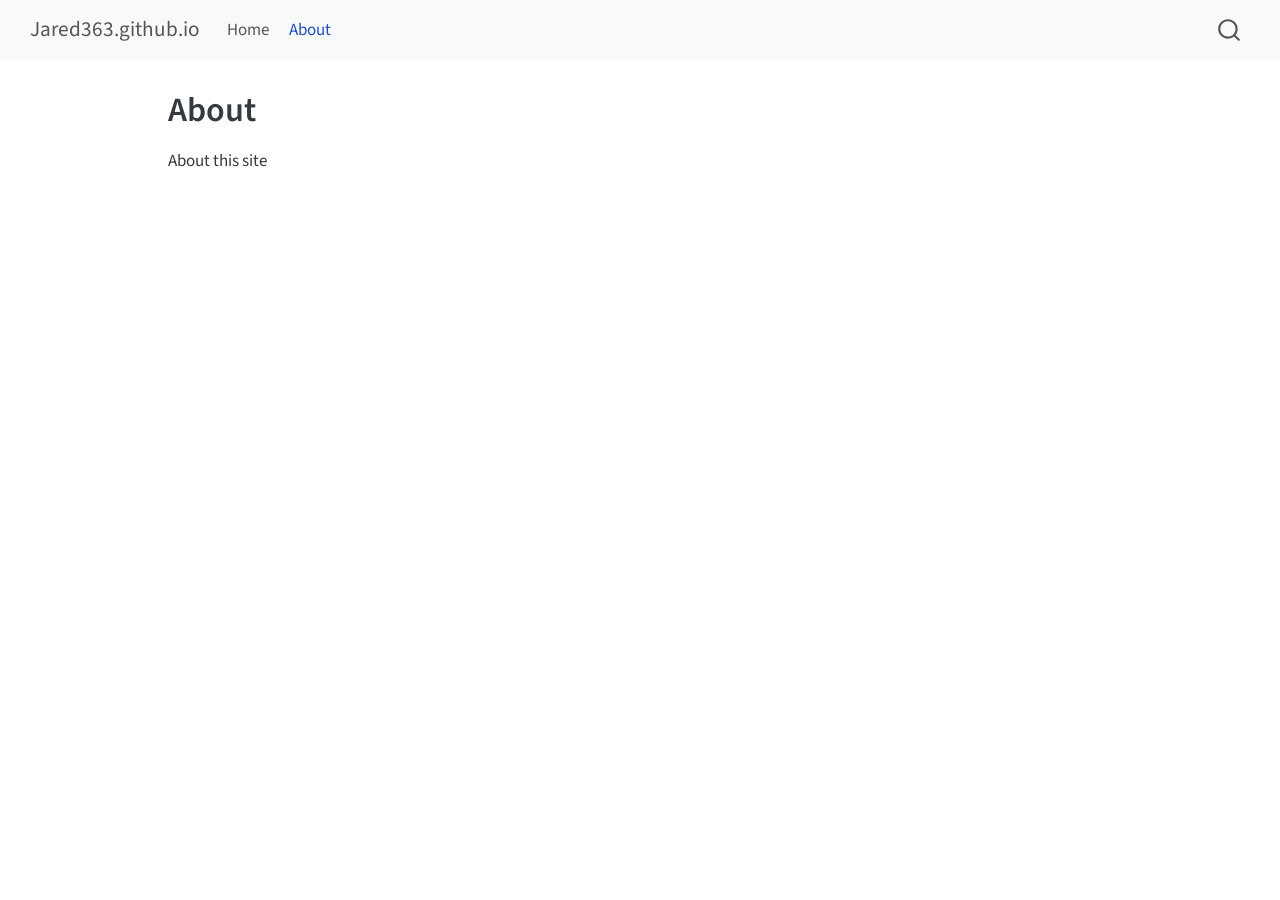
==== docs/about.html @ 11577789 "initialized the website. edited _quarto.yml so that outputs go to docs" ====
<!DOCTYPE html>
<html xmlns="http://www.w3.org/1999/xhtml" lang="en" xml:lang="en"><head>

<meta charset="utf-8">
<meta name="generator" content="quarto-1.4.555">

<meta name="viewport" content="width=device-width, initial-scale=1.0, user-scalable=yes">


<title>Jared363.github.io - About</title>
<style>
code{white-space: pre-wrap;}
span.smallcaps{font-variant: small-caps;}
div.columns{display: flex; gap: min(4vw, 1.5em);}
div.column{flex: auto; overflow-x: auto;}
div.hanging-indent{margin-left: 1.5em; text-indent: -1.5em;}
ul.task-list{list-style: none;}
ul.task-list li input[type="checkbox"] {
  width: 0.8em;
  margin: 0 0.8em 0.2em -1em; /* quarto-specific, see https://github.com/quarto-dev/quarto-cli/issues/4556 */ 
  vertical-align: middle;
}
</style>


<script src="site_libs/quarto-nav/quarto-nav.js"></script>
<script src="site_libs/quarto-nav/headroom.min.js"></script>
<script src="site_libs/clipboard/clipboard.min.js"></script>
<script src="site_libs/quarto-search/autocomplete.umd.js"></script>
<script src="site_libs/quarto-search/fuse.min.js"></script>
<script src="site_libs/quarto-search/quarto-search.js"></script>
<meta name="quarto:offset" content="./">
<script src="site_libs/quarto-html/quarto.js"></script>
<script src="site_libs/quarto-html/popper.min.js"></script>
<script src="site_libs/quarto-html/tippy.umd.min.js"></script>
<script src="site_libs/quarto-html/anchor.min.js"></script>
<link href="site_libs/quarto-html/tippy.css" rel="stylesheet">
<link href="site_libs/quarto-html/quarto-syntax-highlighting.css" rel="stylesheet" id="quarto-text-highlighting-styles">
<script src="site_libs/bootstrap/bootstrap.min.js"></script>
<link href="site_libs/bootstrap/bootstrap-icons.css" rel="stylesheet">
<link href="site_libs/bootstrap/bootstrap.min.css" rel="stylesheet" id="quarto-bootstrap" data-mode="light">
<script id="quarto-search-options" type="application/json">{
  "location": "navbar",
  "copy-button": false,
  "collapse-after": 3,
  "panel-placement": "end",
  "type": "overlay",
  "limit": 50,
  "keyboard-shortcut": [
    "f",
    "/",
    "s"
  ],
  "show-item-context": false,
  "language": {
    "search-no-results-text": "No results",
    "search-matching-documents-text": "matching documents",
    "search-copy-link-title": "Copy link to search",
    "search-hide-matches-text": "Hide additional matches",
    "search-more-match-text": "more match in this document",
    "search-more-matches-text": "more matches in this document",
    "search-clear-button-title": "Clear",
    "search-text-placeholder": "",
    "search-detached-cancel-button-title": "Cancel",
    "search-submit-button-title": "Submit",
    "search-label": "Search"
  }
}</script>


<link rel="stylesheet" href="styles.css">
</head>

<body class="nav-fixed">

<div id="quarto-search-results"></div>
  <header id="quarto-header" class="headroom fixed-top">
    <nav class="navbar navbar-expand-lg " data-bs-theme="dark">
      <div class="navbar-container container-fluid">
      <div class="navbar-brand-container mx-auto">
    <a class="navbar-brand" href="./index.html">
    <span class="navbar-title">Jared363.github.io</span>
    </a>
  </div>
            <div id="quarto-search" class="" title="Search"></div>
          <button class="navbar-toggler" type="button" data-bs-toggle="collapse" data-bs-target="#navbarCollapse" aria-controls="navbarCollapse" aria-expanded="false" aria-label="Toggle navigation" onclick="if (window.quartoToggleHeadroom) { window.quartoToggleHeadroom(); }">
  <span class="navbar-toggler-icon"></span>
</button>
          <div class="collapse navbar-collapse" id="navbarCollapse">
            <ul class="navbar-nav navbar-nav-scroll me-auto">
  <li class="nav-item">
    <a class="nav-link" href="./index.html"> 
<span class="menu-text">Home</span></a>
  </li>  
  <li class="nav-item">
    <a class="nav-link active" href="./about.html" aria-current="page"> 
<span class="menu-text">About</span></a>
  </li>  
</ul>
          </div> <!-- /navcollapse -->
          <div class="quarto-navbar-tools">
</div>
      </div> <!-- /container-fluid -->
    </nav>
</header>
<!-- content -->
<div id="quarto-content" class="quarto-container page-columns page-rows-contents page-layout-article page-navbar">
<!-- sidebar -->
<!-- margin-sidebar -->
    <div id="quarto-margin-sidebar" class="sidebar margin-sidebar">
        
    </div>
<!-- main -->
<main class="content" id="quarto-document-content">

<header id="title-block-header" class="quarto-title-block default">
<div class="quarto-title">
<h1 class="title">About</h1>
</div>



<div class="quarto-title-meta">

    
  
    
  </div>
  


</header>


<p>About this site</p>



</main> <!-- /main -->
<script id="quarto-html-after-body" type="application/javascript">
window.document.addEventListener("DOMContentLoaded", function (event) {
  const toggleBodyColorMode = (bsSheetEl) => {
    const mode = bsSheetEl.getAttribute("data-mode");
    const bodyEl = window.document.querySelector("body");
    if (mode === "dark") {
      bodyEl.classList.add("quarto-dark");
      bodyEl.classList.remove("quarto-light");
    } else {
      bodyEl.classList.add("quarto-light");
      bodyEl.classList.remove("quarto-dark");
    }
  }
  const toggleBodyColorPrimary = () => {
    const bsSheetEl = window.document.querySelector("link#quarto-bootstrap");
    if (bsSheetEl) {
      toggleBodyColorMode(bsSheetEl);
    }
  }
  toggleBodyColorPrimary();  
  const icon = "";
  const anchorJS = new window.AnchorJS();
  anchorJS.options = {
    placement: 'right',
    icon: icon
  };
  anchorJS.add('.anchored');
  const isCodeAnnotation = (el) => {
    for (const clz of el.classList) {
      if (clz.startsWith('code-annotation-')) {                     
        return true;
      }
    }
    return false;
  }
  const clipboard = new window.ClipboardJS('.code-copy-button', {
    text: function(trigger) {
      const codeEl = trigger.previousElementSibling.cloneNode(true);
      for (const childEl of codeEl.children) {
        if (isCodeAnnotation(childEl)) {
          childEl.remove();
        }
      }
      return codeEl.innerText;
    }
  });
  clipboard.on('success', function(e) {
    // button target
    const button = e.trigger;
    // don't keep focus
    button.blur();
    // flash "checked"
    button.classList.add('code-copy-button-checked');
    var currentTitle = button.getAttribute("title");
    button.setAttribute("title", "Copied!");
    let tooltip;
    if (window.bootstrap) {
      button.setAttribute("data-bs-toggle", "tooltip");
      button.setAttribute("data-bs-placement", "left");
      button.setAttribute("data-bs-title", "Copied!");
      tooltip = new bootstrap.Tooltip(button, 
        { trigger: "manual", 
          customClass: "code-copy-button-tooltip",
          offset: [0, -8]});
      tooltip.show();    
    }
    setTimeout(function() {
      if (tooltip) {
        tooltip.hide();
        button.removeAttribute("data-bs-title");
        button.removeAttribute("data-bs-toggle");
        button.removeAttribute("data-bs-placement");
      }
      button.setAttribute("title", currentTitle);
      button.classList.remove('code-copy-button-checked');
    }, 1000);
    // clear code selection
    e.clearSelection();
  });
    var localhostRegex = new RegExp(/^(?:http|https):\/\/localhost\:?[0-9]*\//);
    var mailtoRegex = new RegExp(/^mailto:/);
      var filterRegex = new RegExp('/' + window.location.host + '/');
    var isInternal = (href) => {
        return filterRegex.test(href) || localhostRegex.test(href) || mailtoRegex.test(href);
    }
    // Inspect non-navigation links and adorn them if external
 	var links = window.document.querySelectorAll('a[href]:not(.nav-link):not(.navbar-brand):not(.toc-action):not(.sidebar-link):not(.sidebar-item-toggle):not(.pagination-link):not(.no-external):not([aria-hidden]):not(.dropdown-item):not(.quarto-navigation-tool)');
    for (var i=0; i<links.length; i++) {
      const link = links[i];
      if (!isInternal(link.href)) {
        // undo the damage that might have been done by quarto-nav.js in the case of
        // links that we want to consider external
        if (link.dataset.originalHref !== undefined) {
          link.href = link.dataset.originalHref;
        }
      }
    }
  function tippyHover(el, contentFn, onTriggerFn, onUntriggerFn) {
    const config = {
      allowHTML: true,
      maxWidth: 500,
      delay: 100,
      arrow: false,
      appendTo: function(el) {
          return el.parentElement;
      },
      interactive: true,
      interactiveBorder: 10,
      theme: 'quarto',
      placement: 'bottom-start',
    };
    if (contentFn) {
      config.content = contentFn;
    }
    if (onTriggerFn) {
      config.onTrigger = onTriggerFn;
    }
    if (onUntriggerFn) {
      config.onUntrigger = onUntriggerFn;
    }
    window.tippy(el, config); 
  }
  const noterefs = window.document.querySelectorAll('a[role="doc-noteref"]');
  for (var i=0; i<noterefs.length; i++) {
    const ref = noterefs[i];
    tippyHover(ref, function() {
      // use id or data attribute instead here
      let href = ref.getAttribute('data-footnote-href') || ref.getAttribute('href');
      try { href = new URL(href).hash; } catch {}
      const id = href.replace(/^#\/?/, "");
      const note = window.document.getElementById(id);
      if (note) {
        return note.innerHTML;
      } else {
        return "";
      }
    });
  }
  const xrefs = window.document.querySelectorAll('a.quarto-xref');
  const processXRef = (id, note) => {
    // Strip column container classes
    const stripColumnClz = (el) => {
      el.classList.remove("page-full", "page-columns");
      if (el.children) {
        for (const child of el.children) {
          stripColumnClz(child);
        }
      }
    }
    stripColumnClz(note)
    if (id === null || id.startsWith('sec-')) {
      // Special case sections, only their first couple elements
      const container = document.createElement("div");
      if (note.children && note.children.length > 2) {
        container.appendChild(note.children[0].cloneNode(true));
        for (let i = 1; i < note.children.length; i++) {
          const child = note.children[i];
          if (child.tagName === "P" && child.innerText === "") {
            continue;
          } else {
            container.appendChild(child.cloneNode(true));
            break;
          }
        }
        if (window.Quarto?.typesetMath) {
          window.Quarto.typesetMath(container);
        }
        return container.innerHTML
      } else {
        if (window.Quarto?.typesetMath) {
          window.Quarto.typesetMath(note);
        }
        return note.innerHTML;
      }
    } else {
      // Remove any anchor links if they are present
      const anchorLink = note.querySelector('a.anchorjs-link');
      if (anchorLink) {
        anchorLink.remove();
      }
      if (window.Quarto?.typesetMath) {
        window.Quarto.typesetMath(note);
      }
      // TODO in 1.5, we should make sure this works without a callout special case
      if (note.classList.contains("callout")) {
        return note.outerHTML;
      } else {
        return note.innerHTML;
      }
    }
  }
  for (var i=0; i<xrefs.length; i++) {
    const xref = xrefs[i];
    tippyHover(xref, undefined, function(instance) {
      instance.disable();
      let url = xref.getAttribute('href');
      let hash = undefined; 
      if (url.startsWith('#')) {
        hash = url;
      } else {
        try { hash = new URL(url).hash; } catch {}
      }
      if (hash) {
        const id = hash.replace(/^#\/?/, "");
        const note = window.document.getElementById(id);
        if (note !== null) {
          try {
            const html = processXRef(id, note.cloneNode(true));
            instance.setContent(html);
          } finally {
            instance.enable();
            instance.show();
          }
        } else {
          // See if we can fetch this
          fetch(url.split('#')[0])
          .then(res => res.text())
          .then(html => {
            const parser = new DOMParser();
            const htmlDoc = parser.parseFromString(html, "text/html");
            const note = htmlDoc.getElementById(id);
            if (note !== null) {
              const html = processXRef(id, note);
              instance.setContent(html);
            } 
          }).finally(() => {
            instance.enable();
            instance.show();
          });
        }
      } else {
        // See if we can fetch a full url (with no hash to target)
        // This is a special case and we should probably do some content thinning / targeting
        fetch(url)
        .then(res => res.text())
        .then(html => {
          const parser = new DOMParser();
          const htmlDoc = parser.parseFromString(html, "text/html");
          const note = htmlDoc.querySelector('main.content');
          if (note !== null) {
            // This should only happen for chapter cross references
            // (since there is no id in the URL)
            // remove the first header
            if (note.children.length > 0 && note.children[0].tagName === "HEADER") {
              note.children[0].remove();
            }
            const html = processXRef(null, note);
            instance.setContent(html);
          } 
        }).finally(() => {
          instance.enable();
          instance.show();
        });
      }
    }, function(instance) {
    });
  }
      let selectedAnnoteEl;
      const selectorForAnnotation = ( cell, annotation) => {
        let cellAttr = 'data-code-cell="' + cell + '"';
        let lineAttr = 'data-code-annotation="' +  annotation + '"';
        const selector = 'span[' + cellAttr + '][' + lineAttr + ']';
        return selector;
      }
      const selectCodeLines = (annoteEl) => {
        const doc = window.document;
        const targetCell = annoteEl.getAttribute("data-target-cell");
        const targetAnnotation = annoteEl.getAttribute("data-target-annotation");
        const annoteSpan = window.document.querySelector(selectorForAnnotation(targetCell, targetAnnotation));
        const lines = annoteSpan.getAttribute("data-code-lines").split(",");
        const lineIds = lines.map((line) => {
          return targetCell + "-" + line;
        })
        let top = null;
        let height = null;
        let parent = null;
        if (lineIds.length > 0) {
            //compute the position of the single el (top and bottom and make a div)
            const el = window.document.getElementById(lineIds[0]);
            top = el.offsetTop;
            height = el.offsetHeight;
            parent = el.parentElement.parentElement;
          if (lineIds.length > 1) {
            const lastEl = window.document.getElementById(lineIds[lineIds.length - 1]);
            const bottom = lastEl.offsetTop + lastEl.offsetHeight;
            height = bottom - top;
          }
          if (top !== null && height !== null && parent !== null) {
            // cook up a div (if necessary) and position it 
            let div = window.document.getElementById("code-annotation-line-highlight");
            if (div === null) {
              div = window.document.createElement("div");
              div.setAttribute("id", "code-annotation-line-highlight");
              div.style.position = 'absolute';
              parent.appendChild(div);
            }
            div.style.top = top - 2 + "px";
            div.style.height = height + 4 + "px";
            div.style.left = 0;
            let gutterDiv = window.document.getElementById("code-annotation-line-highlight-gutter");
            if (gutterDiv === null) {
              gutterDiv = window.document.createElement("div");
              gutterDiv.setAttribute("id", "code-annotation-line-highlight-gutter");
              gutterDiv.style.position = 'absolute';
              const codeCell = window.document.getElementById(targetCell);
              const gutter = codeCell.querySelector('.code-annotation-gutter');
              gutter.appendChild(gutterDiv);
            }
            gutterDiv.style.top = top - 2 + "px";
            gutterDiv.style.height = height + 4 + "px";
          }
          selectedAnnoteEl = annoteEl;
        }
      };
      const unselectCodeLines = () => {
        const elementsIds = ["code-annotation-line-highlight", "code-annotation-line-highlight-gutter"];
        elementsIds.forEach((elId) => {
          const div = window.document.getElementById(elId);
          if (div) {
            div.remove();
          }
        });
        selectedAnnoteEl = undefined;
      };
        // Handle positioning of the toggle
    window.addEventListener(
      "resize",
      throttle(() => {
        elRect = undefined;
        if (selectedAnnoteEl) {
          selectCodeLines(selectedAnnoteEl);
        }
      }, 10)
    );
    function throttle(fn, ms) {
    let throttle = false;
    let timer;
      return (...args) => {
        if(!throttle) { // first call gets through
            fn.apply(this, args);
            throttle = true;
        } else { // all the others get throttled
            if(timer) clearTimeout(timer); // cancel #2
            timer = setTimeout(() => {
              fn.apply(this, args);
              timer = throttle = false;
            }, ms);
        }
      };
    }
      // Attach click handler to the DT
      const annoteDls = window.document.querySelectorAll('dt[data-target-cell]');
      for (const annoteDlNode of annoteDls) {
        annoteDlNode.addEventListener('click', (event) => {
          const clickedEl = event.target;
          if (clickedEl !== selectedAnnoteEl) {
            unselectCodeLines();
            const activeEl = window.document.querySelector('dt[data-target-cell].code-annotation-active');
            if (activeEl) {
              activeEl.classList.remove('code-annotation-active');
            }
            selectCodeLines(clickedEl);
            clickedEl.classList.add('code-annotation-active');
          } else {
            // Unselect the line
            unselectCodeLines();
            clickedEl.classList.remove('code-annotation-active');
          }
        });
      }
  const findCites = (el) => {
    const parentEl = el.parentElement;
    if (parentEl) {
      const cites = parentEl.dataset.cites;
      if (cites) {
        return {
          el,
          cites: cites.split(' ')
        };
      } else {
        return findCites(el.parentElement)
      }
    } else {
      return undefined;
    }
  };
  var bibliorefs = window.document.querySelectorAll('a[role="doc-biblioref"]');
  for (var i=0; i<bibliorefs.length; i++) {
    const ref = bibliorefs[i];
    const citeInfo = findCites(ref);
    if (citeInfo) {
      tippyHover(citeInfo.el, function() {
        var popup = window.document.createElement('div');
        citeInfo.cites.forEach(function(cite) {
          var citeDiv = window.document.createElement('div');
          citeDiv.classList.add('hanging-indent');
          citeDiv.classList.add('csl-entry');
          var biblioDiv = window.document.getElementById('ref-' + cite);
          if (biblioDiv) {
            citeDiv.innerHTML = biblioDiv.innerHTML;
          }
          popup.appendChild(citeDiv);
        });
        return popup.innerHTML;
      });
    }
  }
});
</script>
</div> <!-- /content -->




</body></html>
---- docs/site_libs/quarto-html/tippy.css ----
.tippy-box[data-animation=fade][data-state=hidden]{opacity:0}[data-tippy-root]{max-width:calc(100vw - 10px)}.tippy-box{position:relative;background-color:#333;color:#fff;border-radius:4px;font-size:14px;line-height:1.4;white-space:normal;outline:0;transition-property:transform,visibility,opacity}.tippy-box[data-placement^=top]>.tippy-arrow{bottom:0}.tippy-box[data-placement^=top]>.tippy-arrow:before{bottom:-7px;left:0;border-width:8px 8px 0;border-top-color:initial;transform-origin:center top}.tippy-box[data-placement^=bottom]>.tippy-arrow{top:0}.tippy-box[data-placement^=bottom]>.tippy-arrow:before{top:-7px;left:0;border-width:0 8px 8px;border-bottom-color:initial;transform-origin:center bottom}.tippy-box[data-placement^=left]>.tippy-arrow{right:0}.tippy-box[data-placement^=left]>.tippy-arrow:before{border-width:8px 0 8px 8px;border-left-color:initial;right:-7px;transform-origin:center left}.tippy-box[data-placement^=right]>.tippy-arrow{left:0}.tippy-box[data-placement^=right]>.tippy-arrow:before{left:-7px;border-width:8px 8px 8px 0;border-right-color:initial;transform-origin:center right}.tippy-box[data-inertia][data-state=visible]{transition-timing-function:cubic-bezier(.54,1.5,.38,1.11)}.tippy-arrow{width:16px;height:16px;color:#333}.tippy-arrow:before{content:"";position:absolute;border-color:transparent;border-style:solid}.tippy-content{position:relative;padding:5px 9px;z-index:1}
---- docs/site_libs/quarto-html/quarto-syntax-highlighting.css ----
/* quarto syntax highlight colors */
:root {
  --quarto-hl-ot-color: #003B4F;
  --quarto-hl-at-color: #657422;
  --quarto-hl-ss-color: #20794D;
  --quarto-hl-an-color: #5E5E5E;
  --quarto-hl-fu-color: #4758AB;
  --quarto-hl-st-color: #20794D;
  --quarto-hl-cf-color: #003B4F;
  --quarto-hl-op-color: #5E5E5E;
  --quarto-hl-er-color: #AD0000;
  --quarto-hl-bn-color: #AD0000;
  --quarto-hl-al-color: #AD0000;
  --quarto-hl-va-color: #111111;
  --quarto-hl-bu-color: inherit;
  --quarto-hl-ex-color: inherit;
  --quarto-hl-pp-color: #AD0000;
  --quarto-hl-in-color: #5E5E5E;
  --quarto-hl-vs-color: #20794D;
  --quarto-hl-wa-color: #5E5E5E;
  --quarto-hl-do-color: #5E5E5E;
  --quarto-hl-im-color: #00769E;
  --quarto-hl-ch-color: #20794D;
  --quarto-hl-dt-color: #AD0000;
  --quarto-hl-fl-color: #AD0000;
  --quarto-hl-co-color: #5E5E5E;
  --quarto-hl-cv-color: #5E5E5E;
  --quarto-hl-cn-color: #8f5902;
  --quarto-hl-sc-color: #5E5E5E;
  --quarto-hl-dv-color: #AD0000;
  --quarto-hl-kw-color: #003B4F;
}

/* other quarto variables */
:root {
  --quarto-font-monospace: SFMono-Regular, Menlo, Monaco, Consolas, "Liberation Mono", "Courier New", monospace;
}

pre > code.sourceCode > span {
  color: #003B4F;
}

code span {
  color: #003B4F;
}

code.sourceCode > span {
  color: #003B4F;
}

div.sourceCode,
div.sourceCode pre.sourceCode {
  color: #003B4F;
}

code span.ot {
  color: #003B4F;
  font-style: inherit;
}

code span.at {
  color: #657422;
  font-style: inherit;
}

code span.ss {
  color: #20794D;
  font-style: inherit;
}

code span.an {
  color: #5E5E5E;
  font-style: inherit;
}

code span.fu {
  color: #4758AB;
  font-style: inherit;
}

code span.st {
  color: #20794D;
  font-style: inherit;
}

code span.cf {
  color: #003B4F;
  font-style: inherit;
}

code span.op {
  color: #5E5E5E;
  font-style: inherit;
}

code span.er {
  color: #AD0000;
  font-style: inherit;
}

code span.bn {
  color: #AD0000;
  font-style: inherit;
}

code span.al {
  color: #AD0000;
  font-style: inherit;
}

code span.va {
  color: #111111;
  font-style: inherit;
}

code span.bu {
  font-style: inherit;
}

code span.ex {
  font-style: inherit;
}

code span.pp {
  color: #AD0000;
  font-style: inherit;
}

code span.in {
  color: #5E5E5E;
  font-style: inherit;
}

code span.vs {
  color: #20794D;
  font-style: inherit;
}

code span.wa {
  color: #5E5E5E;
  font-style: italic;
}

code span.do {
  color: #5E5E5E;
  font-style: italic;
}

code span.im {
  color: #00769E;
  font-style: inherit;
}

code span.ch {
  color: #20794D;
  font-style: inherit;
}

code span.dt {
  color: #AD0000;
  font-style: inherit;
}

code span.fl {
  color: #AD0000;
  font-style: inherit;
}

code span.co {
  color: #5E5E5E;
  font-style: inherit;
}

code span.cv {
  color: #5E5E5E;
  font-style: italic;
}

code span.cn {
  color: #8f5902;
  font-style: inherit;
}

code span.sc {
  color: #5E5E5E;
  font-style: inherit;
}

code span.dv {
  color: #AD0000;
  font-style: inherit;
}

code span.kw {
  color: #003B4F;
  font-style: inherit;
}

.prevent-inlining {
  content: "</";
}

/*# sourceMappingURL=debc5d5d77c3f9108843748ff7464032.css.map */
---- docs/styles.css ----
/* css styles */
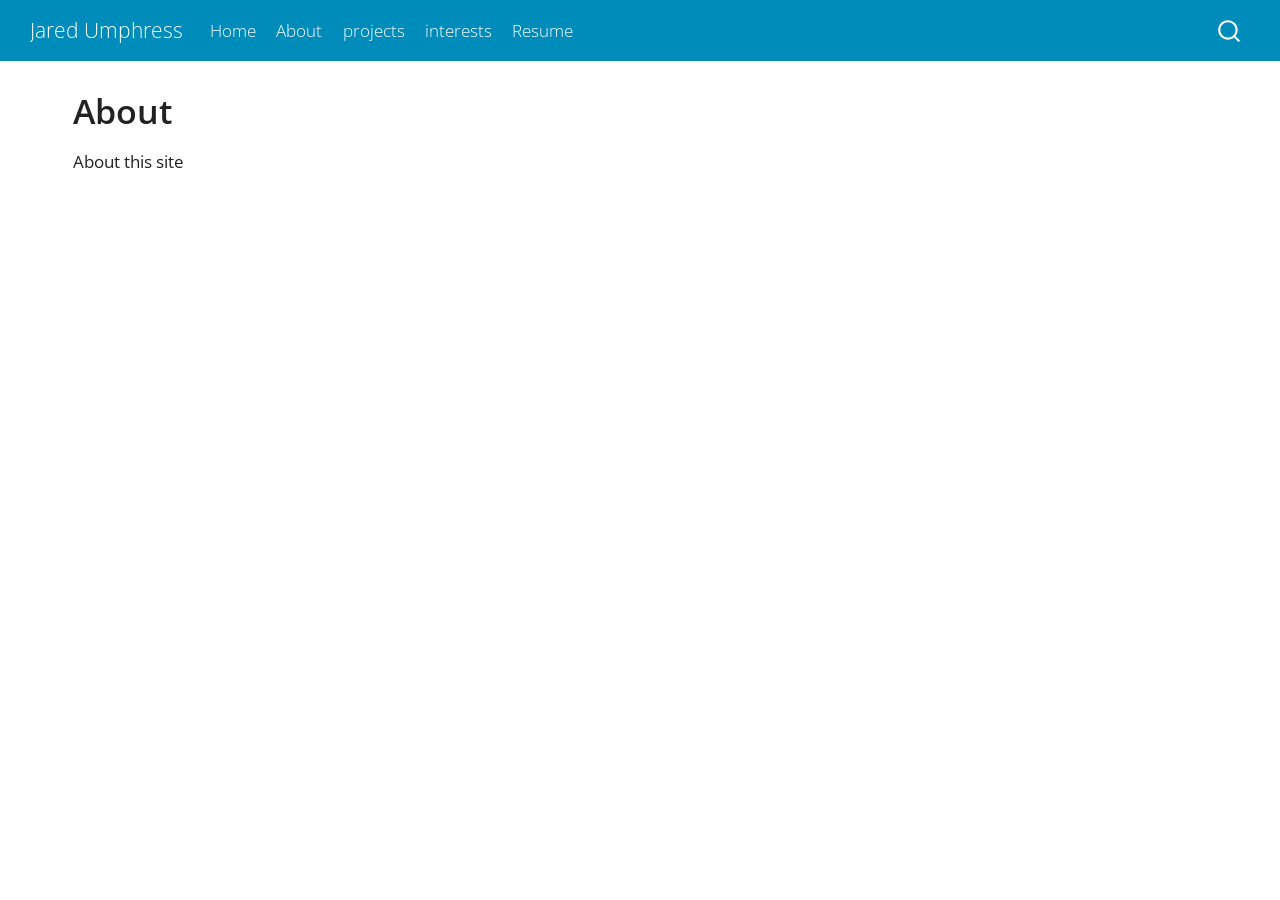
==== commit dbbf7444: "altered the home page and added interests, projects, and resume page" ====
--- a/docs/about.html
+++ b/docs/about.html
@@ -7,7 +7,7 @@
 <meta name="viewport" content="width=device-width, initial-scale=1.0, user-scalable=yes">
 
 
-<title>Jared363.github.io - About</title>
+<title>Jared Umphress - About</title>
 <style>
 code{white-space: pre-wrap;}
 span.smallcaps{font-variant: small-caps;}
@@ -79,7 +79,7 @@
       <div class="navbar-container container-fluid">
       <div class="navbar-brand-container mx-auto">
     <a class="navbar-brand" href="./index.html">
-    <span class="navbar-title">Jared363.github.io</span>
+    <span class="navbar-title">Jared Umphress</span>
     </a>
   </div>
             <div id="quarto-search" class="" title="Search"></div>
@@ -96,6 +96,18 @@
     <a class="nav-link active" href="./about.html" aria-current="page"> 
 <span class="menu-text">About</span></a>
   </li>  
+  <li class="nav-item">
+    <a class="nav-link" href="./projects.html"> 
+<span class="menu-text">projects</span></a>
+  </li>  
+  <li class="nav-item">
+    <a class="nav-link" href="./interests.html"> 
+<span class="menu-text">interests</span></a>
+  </li>  
+  <li class="nav-item">
+    <a class="nav-link" href="./resume.html"> 
+<span class="menu-text">Resume</span></a>
+  </li>  
 </ul>
           </div> <!-- /navcollapse -->
           <div class="quarto-navbar-tools">
@@ -104,14 +116,14 @@
     </nav>
 </header>
 <!-- content -->
-<div id="quarto-content" class="quarto-container page-columns page-rows-contents page-layout-article page-navbar">
+<div id="quarto-content" class="quarto-container page-columns page-rows-contents page-layout-full page-navbar">
 <!-- sidebar -->
 <!-- margin-sidebar -->
-    <div id="quarto-margin-sidebar" class="sidebar margin-sidebar">
+    <div id="quarto-margin-sidebar" class="sidebar margin-sidebar zindex-bottom">
         
     </div>
 <!-- main -->
-<main class="content" id="quarto-document-content">
+<main class="content column-page" id="quarto-document-content">
 
 <header id="title-block-header" class="quarto-title-block default">
 <div class="quarto-title">
@@ -120,7 +132,7 @@
 
 
 
-<div class="quarto-title-meta">
+<div class="quarto-title-meta column-page">
 
     
   
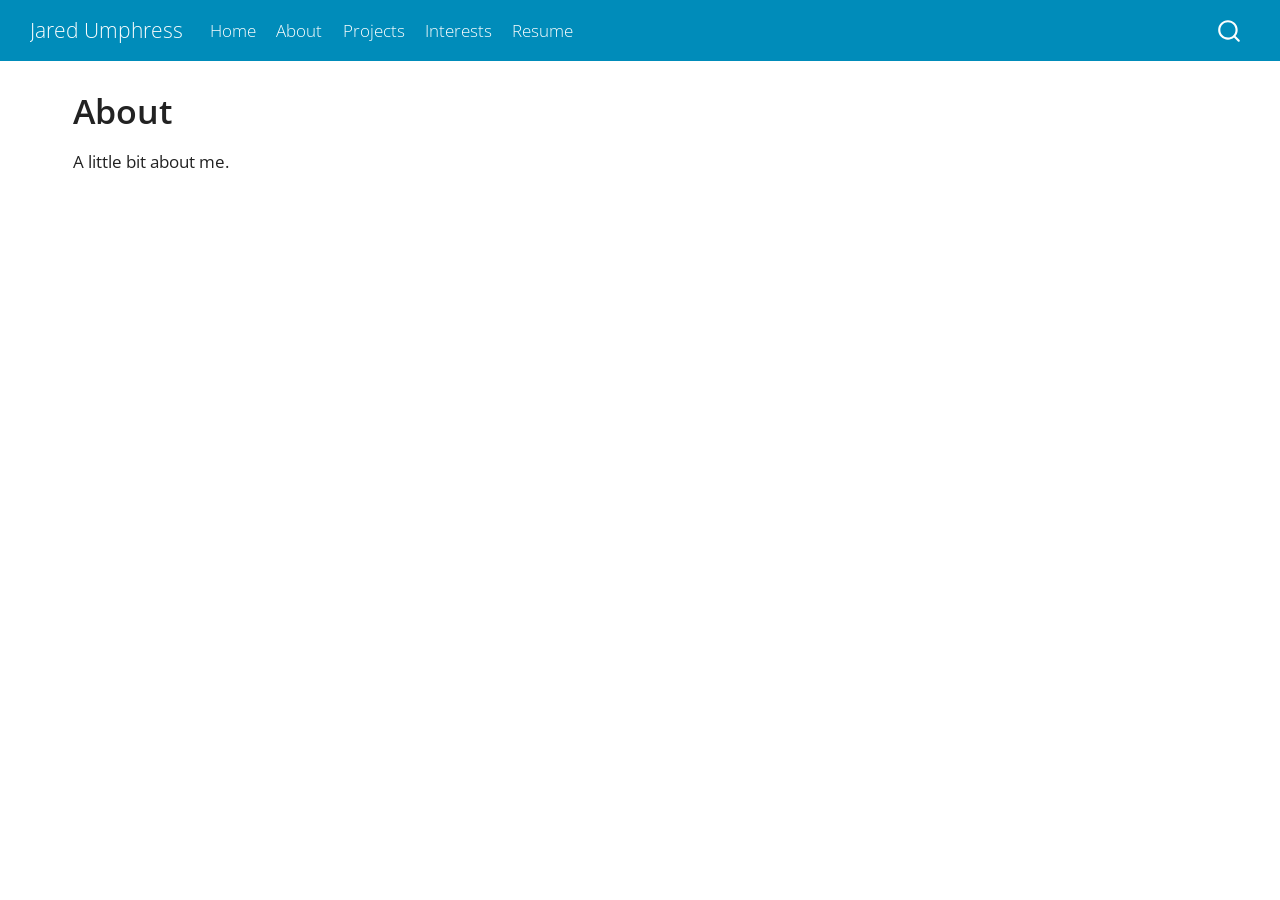
==== commit 03d75499: "Added resume pdf to resume page in the resume.qmd code" ====
--- a/docs/about.html
+++ b/docs/about.html
@@ -98,11 +98,11 @@
   </li>  
   <li class="nav-item">
     <a class="nav-link" href="./projects.html"> 
-<span class="menu-text">projects</span></a>
+<span class="menu-text">Projects</span></a>
   </li>  
   <li class="nav-item">
     <a class="nav-link" href="./interests.html"> 
-<span class="menu-text">interests</span></a>
+<span class="menu-text">Interests</span></a>
   </li>  
   <li class="nav-item">
     <a class="nav-link" href="./resume.html"> 
@@ -144,7 +144,7 @@
 </header>
 
 
-<p>About this site</p>
+<p>A little bit about me.</p>
 
 
 
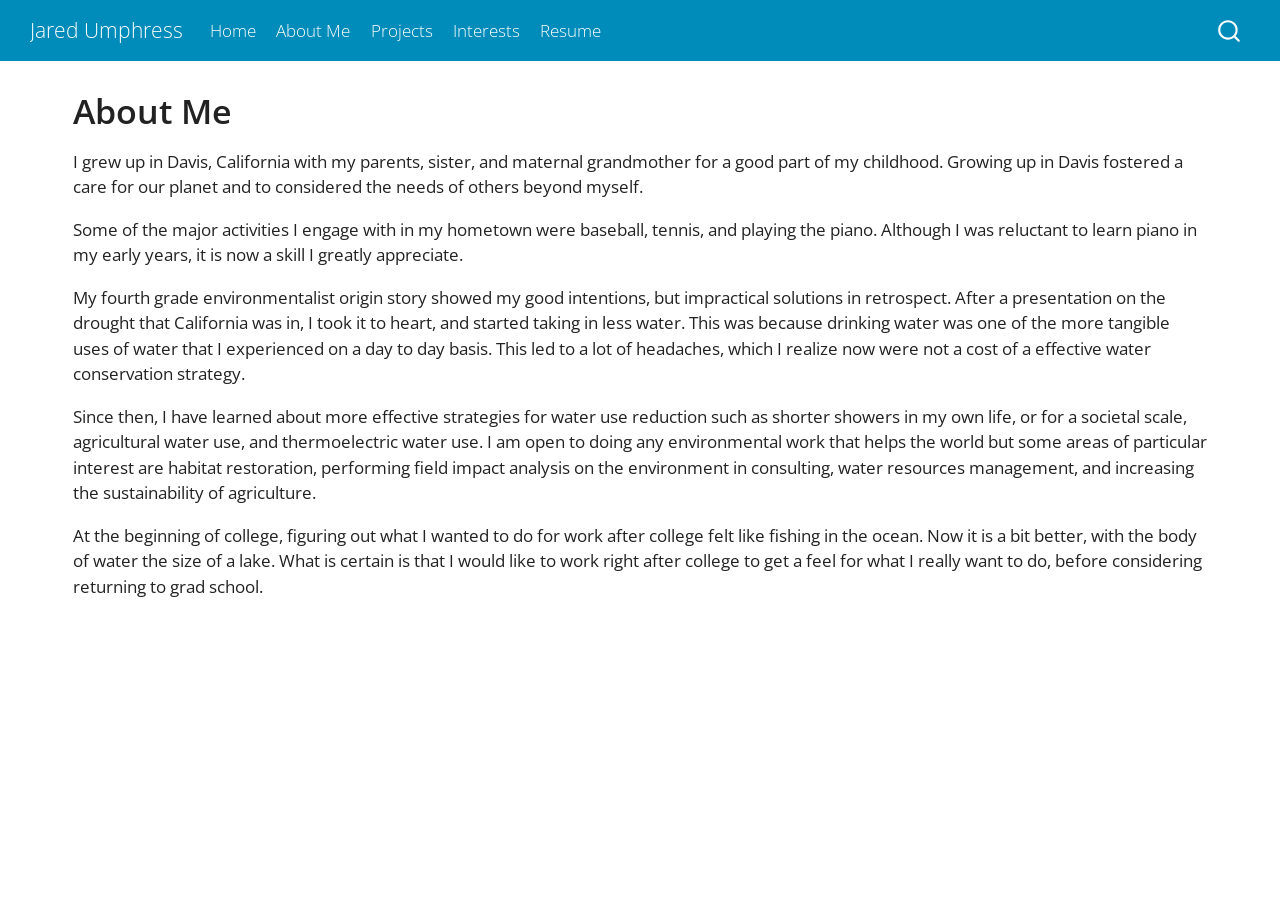
==== commit f3121ef5: "added costa rica to projects page" ====
--- a/docs/about.html
+++ b/docs/about.html
@@ -7,7 +7,7 @@
 <meta name="viewport" content="width=device-width, initial-scale=1.0, user-scalable=yes">
 
 
-<title>Jared Umphress - About</title>
+<title>Jared Umphress - About Me</title>
 <style>
 code{white-space: pre-wrap;}
 span.smallcaps{font-variant: small-caps;}
@@ -94,7 +94,7 @@
   </li>  
   <li class="nav-item">
     <a class="nav-link active" href="./about.html" aria-current="page"> 
-<span class="menu-text">About</span></a>
+<span class="menu-text">About Me</span></a>
   </li>  
   <li class="nav-item">
     <a class="nav-link" href="./projects.html"> 
@@ -127,7 +127,7 @@
 
 <header id="title-block-header" class="quarto-title-block default">
 <div class="quarto-title">
-<h1 class="title">About</h1>
+<h1 class="title">About Me</h1>
 </div>
 
 
@@ -144,7 +144,11 @@
 </header>
 
 
-<p>A little bit about me.</p>
+<p>I grew up in Davis, California with my parents, sister, and maternal grandmother for a good part of my childhood. Growing up in Davis fostered a care for our planet and to considered the needs of others beyond myself.</p>
+<p>Some of the major activities I engage with in my hometown were baseball, tennis, and playing the piano. Although I was reluctant to learn piano in my early years, it is now a skill I greatly appreciate.</p>
+<p>My fourth grade environmentalist origin story showed my good intentions, but impractical solutions in retrospect. After a presentation on the drought that California was in, I took it to heart, and started taking in less water. This was because drinking water was one of the more tangible uses of water that I experienced on a day to day basis. This led to a lot of headaches, which I realize now were not a cost of a effective water conservation strategy.</p>
+<p>Since then, I have learned about more effective strategies for water use reduction such as shorter showers in my own life, or for a societal scale, agricultural water use, and thermoelectric water use. I am open to doing any environmental work that helps the world but some areas of particular interest are habitat restoration, performing field impact analysis on the environment in consulting, water resources management, and increasing the sustainability of agriculture.</p>
+<p>At the beginning of college, figuring out what I wanted to do for work after college felt like fishing in the ocean. Now it is a bit better, with the body of water the size of a lake. What is certain is that I would like to work right after college to get a feel for what I really want to do, before considering returning to grad school.</p>
 
 
 
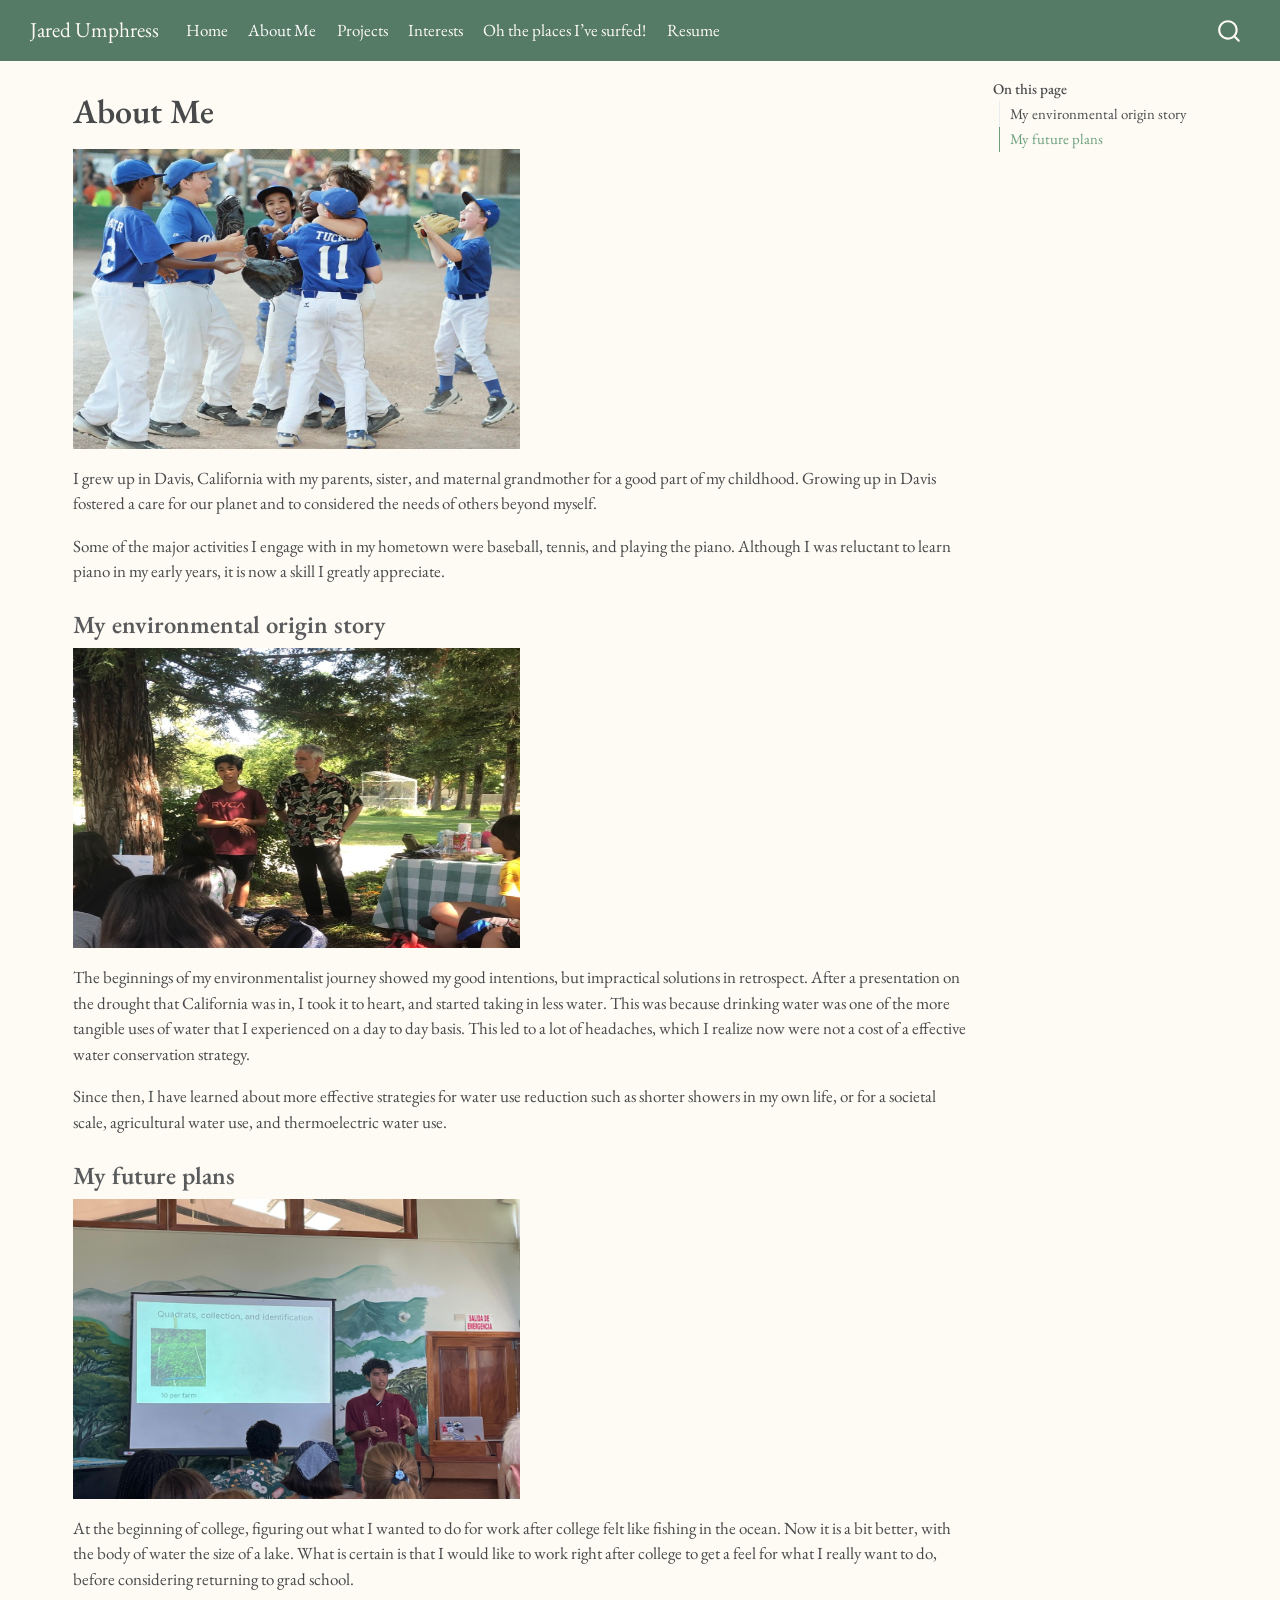
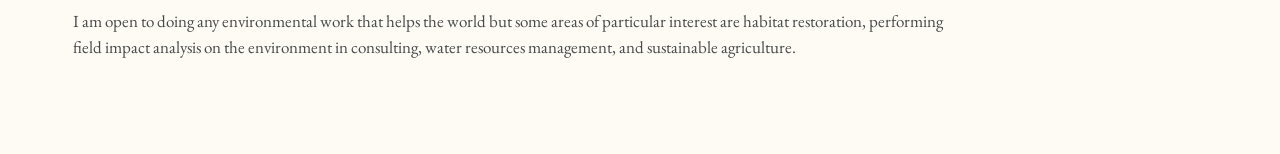
==== commit babfca19: "projects: added images, descriptions" ====
--- a/docs/about.html
+++ b/docs/about.html
@@ -68,7 +68,7 @@
 }</script>
 
 
-<link rel="stylesheet" href="styles.css">
+<link rel="stylesheet" href="styles.scss">
 </head>
 
 <body class="nav-fixed">
@@ -105,6 +105,10 @@
 <span class="menu-text">Interests</span></a>
   </li>  
   <li class="nav-item">
+    <a class="nav-link" href="./surf.html"> 
+<span class="menu-text">Oh the places I’ve surfed!</span></a>
+  </li>  
+  <li class="nav-item">
     <a class="nav-link" href="./resume.html"> 
 <span class="menu-text">Resume</span></a>
   </li>  
@@ -119,11 +123,18 @@
 <div id="quarto-content" class="quarto-container page-columns page-rows-contents page-layout-full page-navbar">
 <!-- sidebar -->
 <!-- margin-sidebar -->
-    <div id="quarto-margin-sidebar" class="sidebar margin-sidebar zindex-bottom">
-        
+    <div id="quarto-margin-sidebar" class="sidebar margin-sidebar">
+        <nav id="TOC" role="doc-toc" class="toc-active">
+    <h2 id="toc-title">On this page</h2>
+   
+  <ul>
+  <li><a href="#my-environmental-origin-story" id="toc-my-environmental-origin-story" class="nav-link active" data-scroll-target="#my-environmental-origin-story">My environmental origin story</a></li>
+  <li><a href="#my-future-plans" id="toc-my-future-plans" class="nav-link" data-scroll-target="#my-future-plans">My future plans</a></li>
+  </ul>
+</nav>
     </div>
 <!-- main -->
-<main class="content column-page" id="quarto-document-content">
+<main class="content column-page-left" id="quarto-document-content">
 
 <header id="title-block-header" class="quarto-title-block default">
 <div class="quarto-title">
@@ -132,7 +143,7 @@
 
 
 
-<div class="quarto-title-meta column-page">
+<div class="quarto-title-meta column-page-left">
 
     
   
@@ -144,13 +155,23 @@
 </header>
 
 
+<p><img src="media/about/baseball.jpg" style="width:50.0%" height="300"></p>
 <p>I grew up in Davis, California with my parents, sister, and maternal grandmother for a good part of my childhood. Growing up in Davis fostered a care for our planet and to considered the needs of others beyond myself.</p>
 <p>Some of the major activities I engage with in my hometown were baseball, tennis, and playing the piano. Although I was reluctant to learn piano in my early years, it is now a skill I greatly appreciate.</p>
-<p>My fourth grade environmentalist origin story showed my good intentions, but impractical solutions in retrospect. After a presentation on the drought that California was in, I took it to heart, and started taking in less water. This was because drinking water was one of the more tangible uses of water that I experienced on a day to day basis. This led to a lot of headaches, which I realize now were not a cost of a effective water conservation strategy.</p>
-<p>Since then, I have learned about more effective strategies for water use reduction such as shorter showers in my own life, or for a societal scale, agricultural water use, and thermoelectric water use. I am open to doing any environmental work that helps the world but some areas of particular interest are habitat restoration, performing field impact analysis on the environment in consulting, water resources management, and increasing the sustainability of agriculture.</p>
+<section id="my-environmental-origin-story" class="level3">
+<h3 class="anchored" data-anchor-id="my-environmental-origin-story">My environmental origin story</h3>
+<p><img src="media/about/emerson.jpg" style="width:50.0%" height="300"></p>
+<p>The beginnings of my environmentalist journey showed my good intentions, but impractical solutions in retrospect. After a presentation on the drought that California was in, I took it to heart, and started taking in less water. This was because drinking water was one of the more tangible uses of water that I experienced on a day to day basis. This led to a lot of headaches, which I realize now were not a cost of a effective water conservation strategy.</p>
+<p>Since then, I have learned about more effective strategies for water use reduction such as shorter showers in my own life, or for a societal scale, agricultural water use, and thermoelectric water use.</p>
+</section>
+<section id="my-future-plans" class="level3">
+<h3 class="anchored" data-anchor-id="my-future-plans">My future plans</h3>
+<p><img src="media/about/presentation.JPG" style="width:50.0%" height="300"></p>
 <p>At the beginning of college, figuring out what I wanted to do for work after college felt like fishing in the ocean. Now it is a bit better, with the body of water the size of a lake. What is certain is that I would like to work right after college to get a feel for what I really want to do, before considering returning to grad school.</p>
-
-
+<p>I am open to doing any environmental work that helps the world but some areas of particular interest are habitat restoration, performing field impact analysis on the environment in consulting, water resources management, and sustainable agriculture.</p>
+
+
+</section>
 
 </main> <!-- /main -->
 <script id="quarto-html-after-body" type="application/javascript">
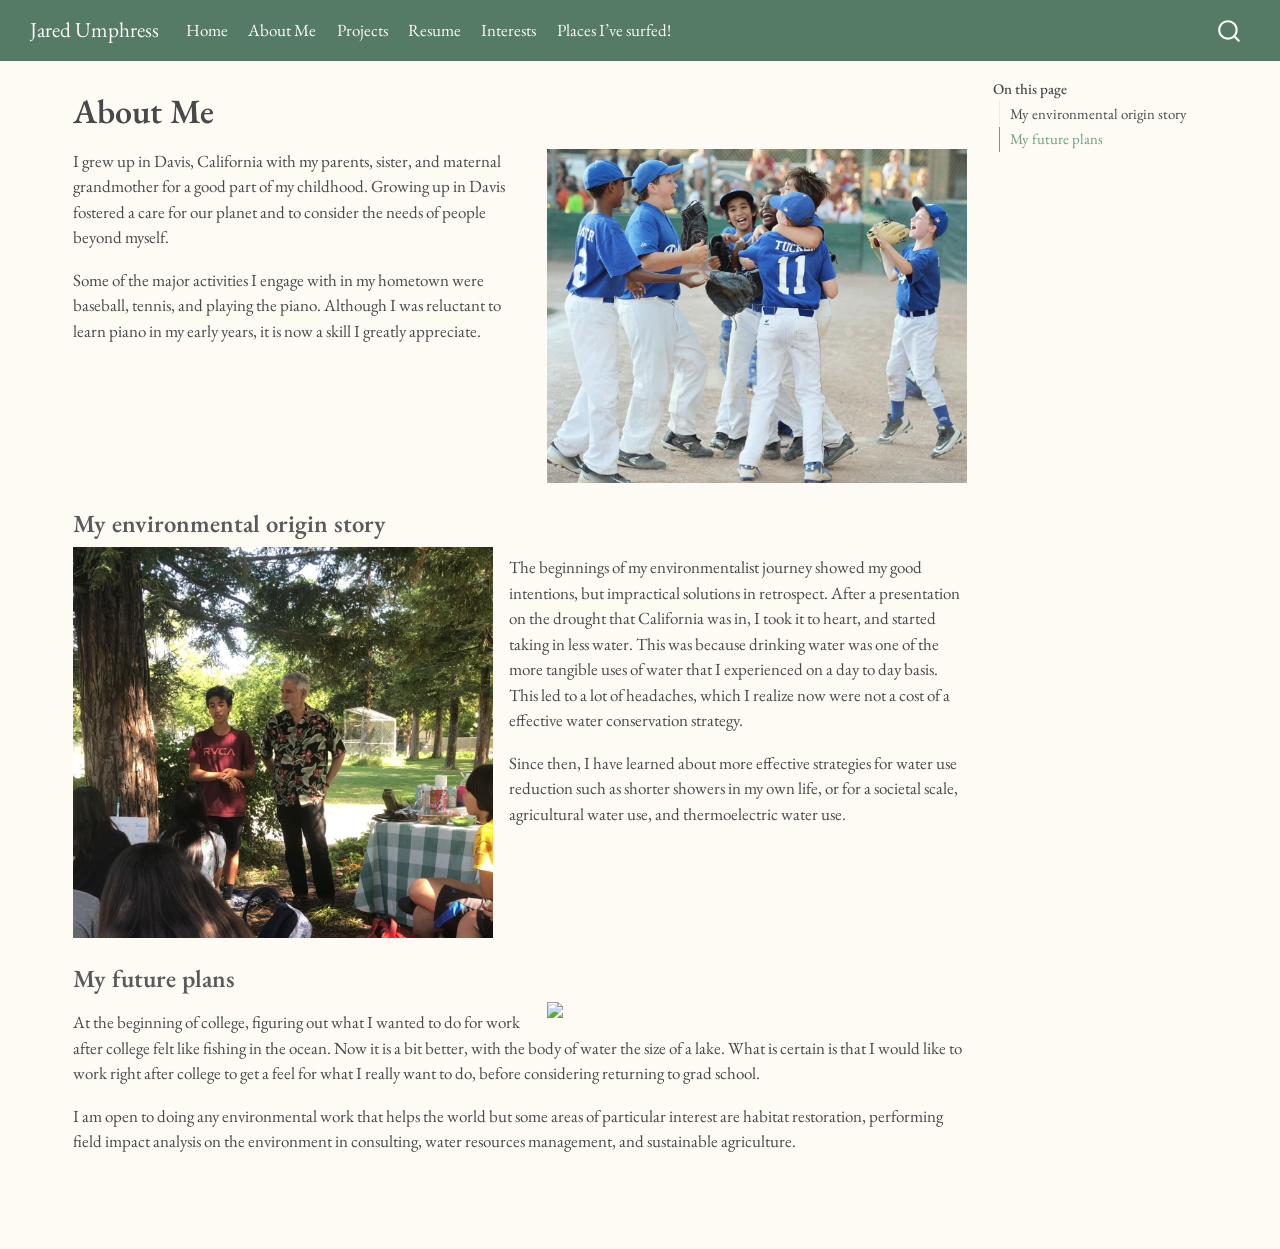
==== commit 763457bf: "about.qmd: I made it so that the images are embedded and that there are breaks between each section " ====
--- a/docs/about.html
+++ b/docs/about.html
@@ -101,16 +101,16 @@
 <span class="menu-text">Projects</span></a>
   </li>  
   <li class="nav-item">
+    <a class="nav-link" href="./resume.html"> 
+<span class="menu-text">Resume</span></a>
+  </li>  
+  <li class="nav-item">
     <a class="nav-link" href="./interests.html"> 
 <span class="menu-text">Interests</span></a>
   </li>  
   <li class="nav-item">
     <a class="nav-link" href="./surf.html"> 
-<span class="menu-text">Oh the places I’ve surfed!</span></a>
-  </li>  
-  <li class="nav-item">
-    <a class="nav-link" href="./resume.html"> 
-<span class="menu-text">Resume</span></a>
+<span class="menu-text">Places I’ve surfed!</span></a>
   </li>  
 </ul>
           </div> <!-- /navcollapse -->
@@ -155,18 +155,23 @@
 </header>
 
 
-<p><img src="media/about/baseball.jpg" style="width:50.0%" height="300"></p>
-<p>I grew up in Davis, California with my parents, sister, and maternal grandmother for a good part of my childhood. Growing up in Davis fostered a care for our planet and to considered the needs of others beyond myself.</p>
+<p><img src="media/about/baseball.jpg" style="float: right; width: 47%; margin-left: 16px;"> I grew up in Davis, California with my parents, sister, and maternal grandmother for a good part of my childhood. Growing up in Davis fostered a care for our planet and to consider the needs of people beyond myself.</p>
 <p>Some of the major activities I engage with in my hometown were baseball, tennis, and playing the piano. Although I was reluctant to learn piano in my early years, it is now a skill I greatly appreciate.</p>
+<div style="clear: both;">
+
+</div>
 <section id="my-environmental-origin-story" class="level3">
 <h3 class="anchored" data-anchor-id="my-environmental-origin-story">My environmental origin story</h3>
-<p><img src="media/about/emerson.jpg" style="width:50.0%" height="300"></p>
+<p><img src="media/about/emerson.jpg" style="float: left; width: 47%; margin-right: 16px;"></p>
 <p>The beginnings of my environmentalist journey showed my good intentions, but impractical solutions in retrospect. After a presentation on the drought that California was in, I took it to heart, and started taking in less water. This was because drinking water was one of the more tangible uses of water that I experienced on a day to day basis. This led to a lot of headaches, which I realize now were not a cost of a effective water conservation strategy.</p>
 <p>Since then, I have learned about more effective strategies for water use reduction such as shorter showers in my own life, or for a societal scale, agricultural water use, and thermoelectric water use.</p>
+<div style="clear: both;">
+
+</div>
 </section>
 <section id="my-future-plans" class="level3">
 <h3 class="anchored" data-anchor-id="my-future-plans">My future plans</h3>
-<p><img src="media/about/presentation.JPG" style="width:50.0%" height="300"></p>
+<p><img src="media/about/presentation.jpg" style="float: right; width: 47%; margin-left: 16px;"></p>
 <p>At the beginning of college, figuring out what I wanted to do for work after college felt like fishing in the ocean. Now it is a bit better, with the body of water the size of a lake. What is certain is that I would like to work right after college to get a feel for what I really want to do, before considering returning to grad school.</p>
 <p>I am open to doing any environmental work that helps the world but some areas of particular interest are habitat restoration, performing field impact analysis on the environment in consulting, water resources management, and sustainable agriculture.</p>
 
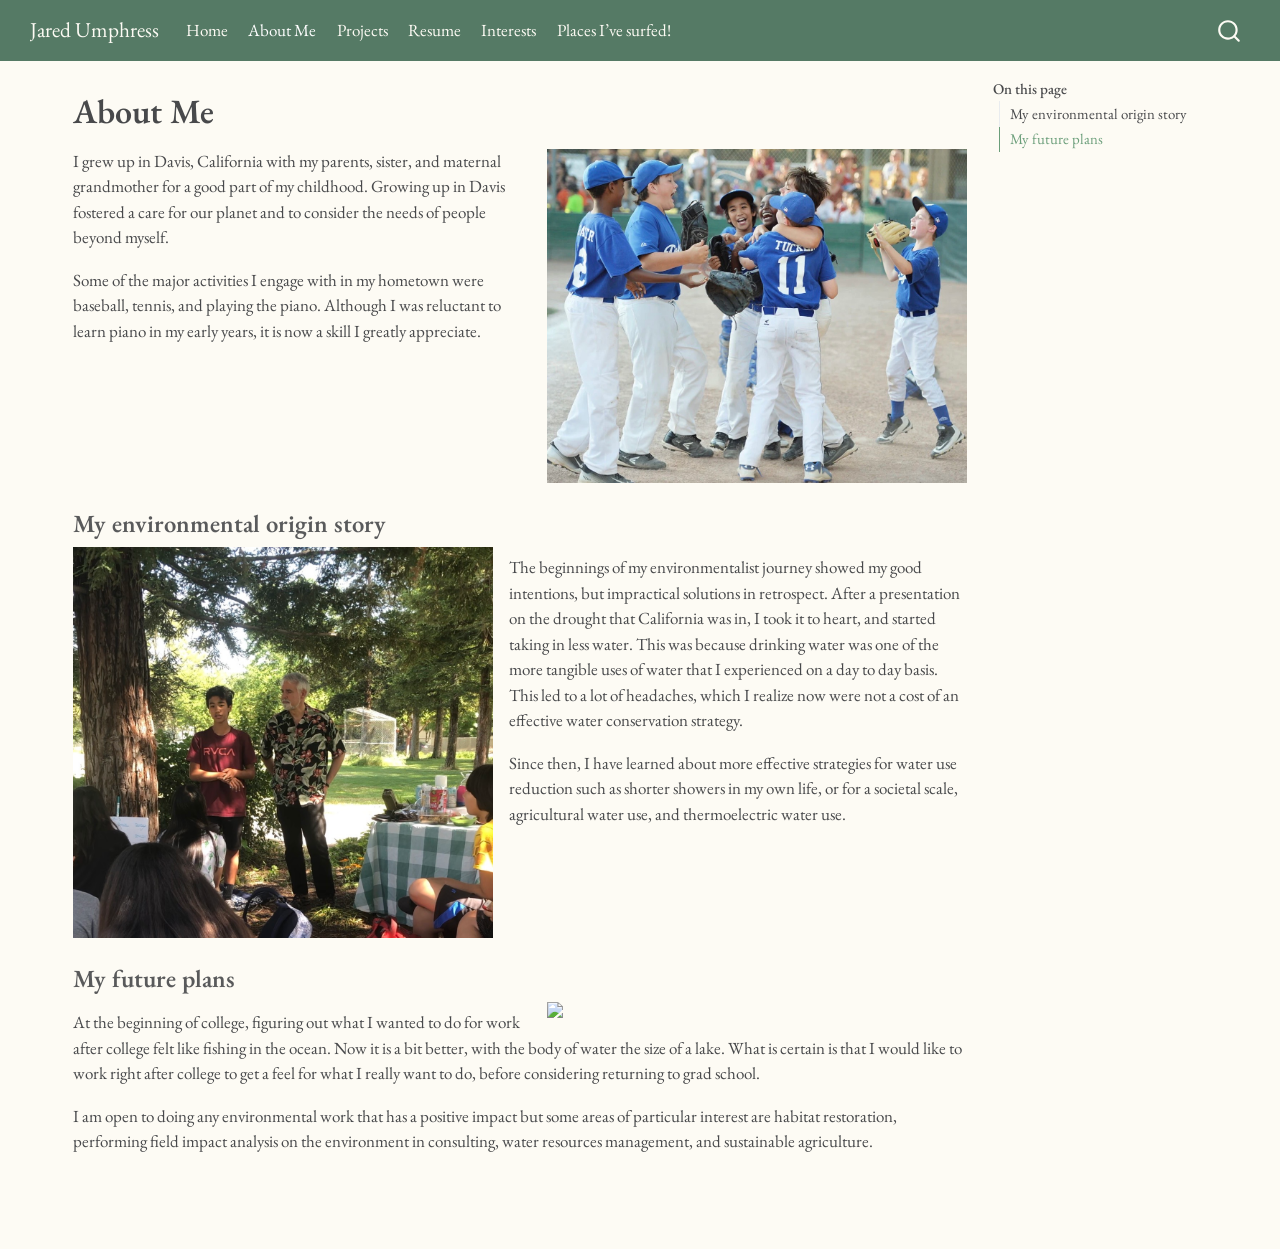
==== commit b87a5d39: "final touches to round out the website" ====
--- a/docs/about.html
+++ b/docs/about.html
@@ -163,7 +163,7 @@
 <section id="my-environmental-origin-story" class="level3">
 <h3 class="anchored" data-anchor-id="my-environmental-origin-story">My environmental origin story</h3>
 <p><img src="media/about/emerson.jpg" style="float: left; width: 47%; margin-right: 16px;"></p>
-<p>The beginnings of my environmentalist journey showed my good intentions, but impractical solutions in retrospect. After a presentation on the drought that California was in, I took it to heart, and started taking in less water. This was because drinking water was one of the more tangible uses of water that I experienced on a day to day basis. This led to a lot of headaches, which I realize now were not a cost of a effective water conservation strategy.</p>
+<p>The beginnings of my environmentalist journey showed my good intentions, but impractical solutions in retrospect. After a presentation on the drought that California was in, I took it to heart, and started taking in less water. This was because drinking water was one of the more tangible uses of water that I experienced on a day to day basis. This led to a lot of headaches, which I realize now were not a cost of an effective water conservation strategy.</p>
 <p>Since then, I have learned about more effective strategies for water use reduction such as shorter showers in my own life, or for a societal scale, agricultural water use, and thermoelectric water use.</p>
 <div style="clear: both;">
 
@@ -173,7 +173,7 @@
 <h3 class="anchored" data-anchor-id="my-future-plans">My future plans</h3>
 <p><img src="media/about/presentation.jpg" style="float: right; width: 47%; margin-left: 16px;"></p>
 <p>At the beginning of college, figuring out what I wanted to do for work after college felt like fishing in the ocean. Now it is a bit better, with the body of water the size of a lake. What is certain is that I would like to work right after college to get a feel for what I really want to do, before considering returning to grad school.</p>
-<p>I am open to doing any environmental work that helps the world but some areas of particular interest are habitat restoration, performing field impact analysis on the environment in consulting, water resources management, and sustainable agriculture.</p>
+<p>I am open to doing any environmental work that has a positive impact but some areas of particular interest are habitat restoration, performing field impact analysis on the environment in consulting, water resources management, and sustainable agriculture.</p>
 
 
 </section>
